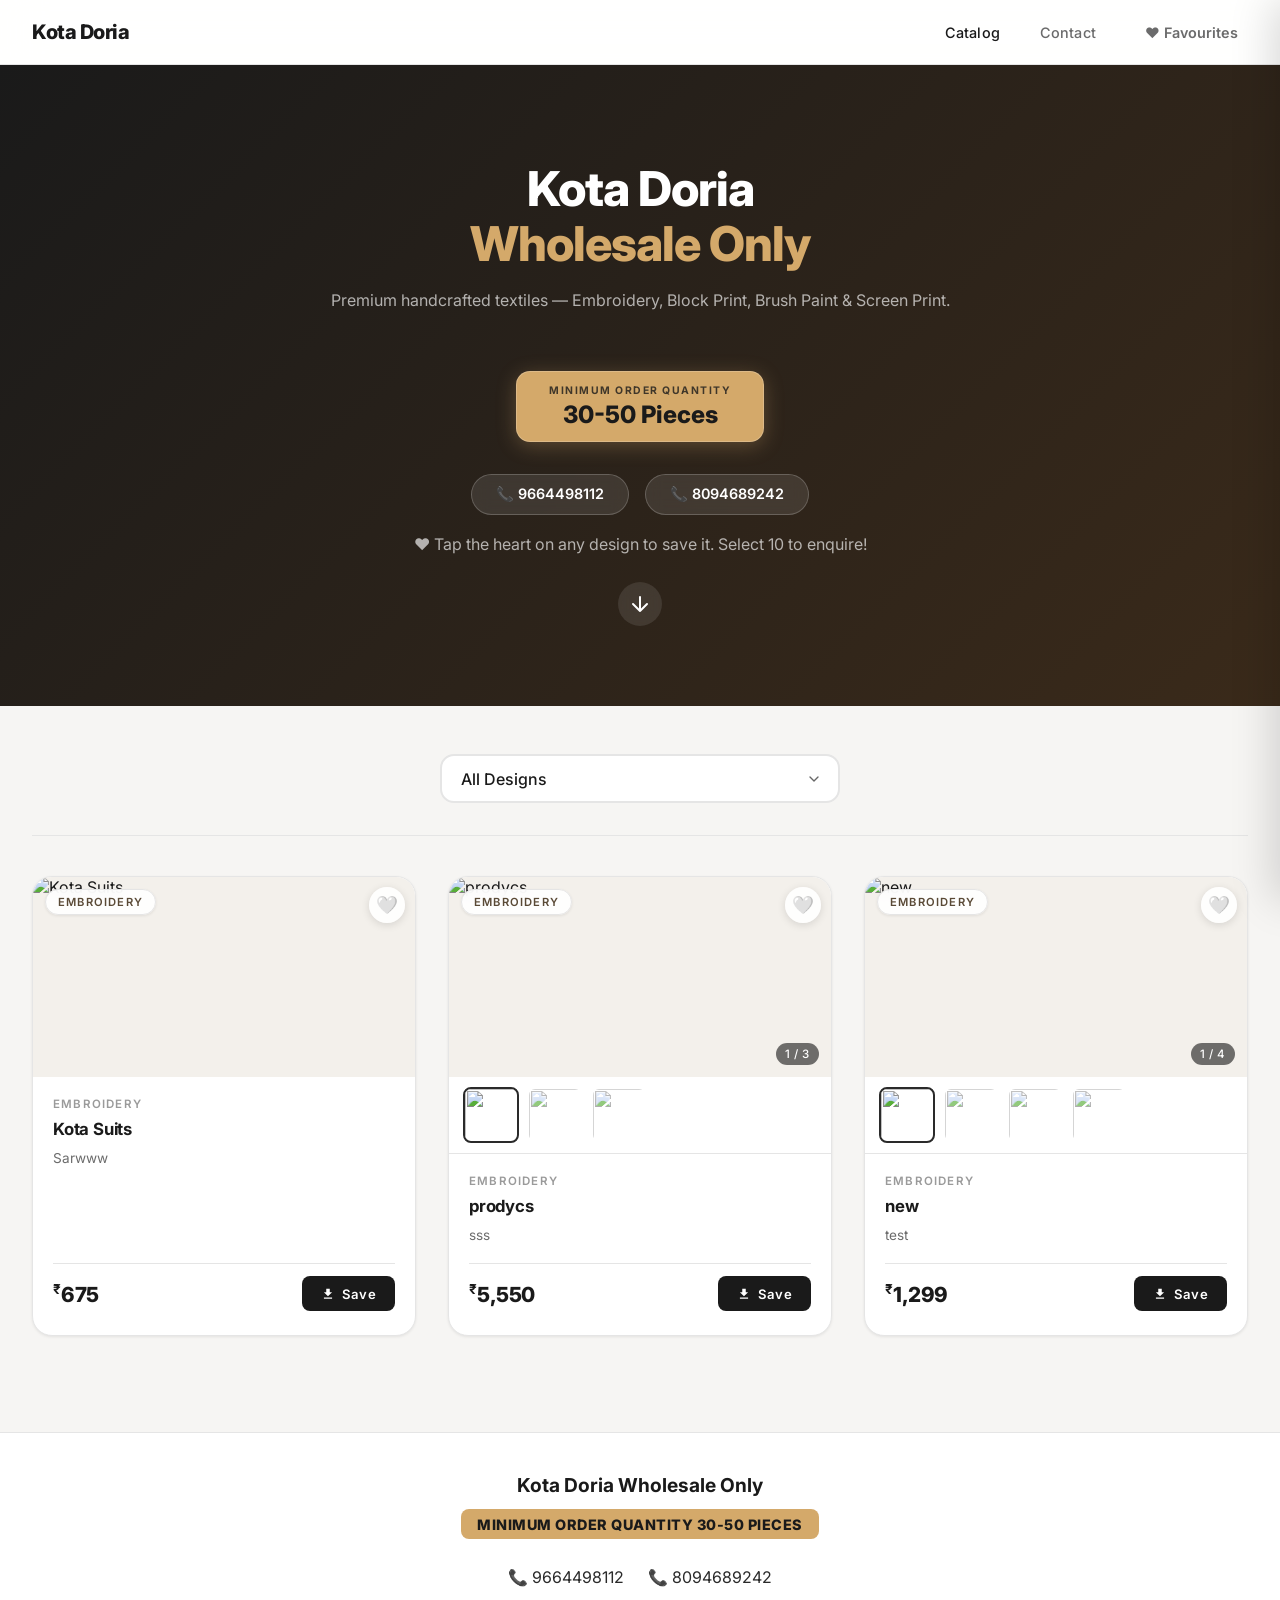
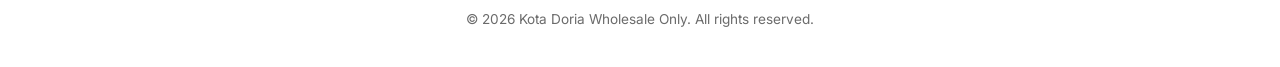
==== index.html @ a58b1681 "Add files via upload" ====
<!DOCTYPE html>
<html lang="en">
<head>
    <meta charset="UTF-8">
    <meta name="viewport" content="width=device-width, initial-scale=1.0">
    <title>Kota Doria Wholesale Only | Product Catalog</title>
    <meta name="description" content="Kota Doria Wholesale Only — Premium textile catalog. Embroidery, Block Print, Brush Paint, Screen Print. Minimum order 30 pieces. Call 9664498112 or 8094689242.">
    <link rel="preconnect" href="https://fonts.googleapis.com">
    <link rel="preconnect" href="https://fonts.gstatic.com" crossorigin>
    <link href="https://fonts.googleapis.com/css2?family=Inter:wght@300;400;500;600;700;800&display=swap" rel="stylesheet">
    <link rel="stylesheet" href="styles.css">
    <style>
        /* ══════ HEART BUTTON ══════ */
        .heart-btn {
            position: absolute;
            top: 10px; right: 10px;
            width: 36px; height: 36px;
            border-radius: 50%;
            background: rgba(255,255,255,0.92);
            border: none;
            cursor: pointer;
            display: flex; align-items: center; justify-content: center;
            font-size: 1.1rem;
            box-shadow: 0 2px 8px rgba(0,0,0,0.12);
            transition: transform 0.2s, background 0.2s;
            z-index: 10;
            line-height: 1;
        }
        .heart-btn:hover { transform: scale(1.15); background: #fff; }
        .heart-btn.faved { background: #fff0f3; }
        .heart-btn .hic { transition: transform 0.3s cubic-bezier(.36,.07,.19,.97); display:block; }
        .heart-btn.faved .hic { animation: heartPop 0.35s ease; }
        @keyframes heartPop {
            0%   { transform: scale(1); }
            40%  { transform: scale(1.45); }
            70%  { transform: scale(0.88); }
            100% { transform: scale(1); }
        }

        /* ══════ FAV COUNTER PILL ══════ */
        .fav-nav-btn {
            position: relative;
            background: none; border: none; cursor: pointer;
            display: flex; align-items: center; gap: 0.35rem;
            font-family: inherit; font-size: 0.9rem; font-weight: 600;
            color: var(--text-secondary); padding: 0.3rem 0.6rem;
            border-radius: 20px; transition: color 0.2s, background 0.2s;
        }
        .fav-nav-btn:hover { color: #e11d48; background: rgba(225,29,72,0.07); }
        .fav-counter {
            background: #e11d48; color: #fff;
            font-size: 0.65rem; font-weight: 800;
            min-width: 18px; height: 18px;
            border-radius: 10px; padding: 0 4px;
            display: none; align-items: center; justify-content: center;
        }
        .fav-counter.visible { display: flex; }

        /* ══════ FAV DRAWER ══════ */
        .fav-overlay {
            display: none; position: fixed; inset: 0;
            background: rgba(0,0,0,0.45); z-index: 900;
            animation: fadeIn 0.2s ease;
        }
        .fav-overlay.open { display: block; }
        .fav-drawer {
            position: fixed; top: 0; right: -420px; bottom: 0;
            width: min(420px, 100vw);
            background: #fff; z-index: 901;
            display: flex; flex-direction: column;
            box-shadow: -8px 0 40px rgba(0,0,0,0.15);
            transition: right 0.35s cubic-bezier(0.22,1,0.36,1);
        }
        .fav-drawer.open { right: 0; }
        .drawer-head {
            padding: 1.25rem 1.5rem;
            border-bottom: 1px solid var(--border);
            display: flex; align-items: center; justify-content: space-between;
            background: #fff; flex-shrink: 0;
        }
        .drawer-head h2 { font-size: 1.1rem; font-weight: 800; display:flex; align-items:center; gap:.5rem; }
        .drawer-close {
            background: none; border: none; font-size: 1.3rem; cursor: pointer;
            color: var(--text-secondary); width: 32px; height: 32px;
            border-radius: 50%; display: grid; place-items: center;
            transition: background 0.2s;
        }
        .drawer-close:hover { background: #f3f3f3; }
        .drawer-body { flex: 1; overflow-y: auto; padding: 1rem 1.25rem; }
        .drawer-empty { text-align: center; padding: 4rem 1rem; color: var(--text-muted); }
        .drawer-empty .de-ico { font-size: 2.5rem; margin-bottom: 0.75rem; opacity: 0.4; }

        /* Fav item row */
        .fav-item {
            display: flex; gap: 0.85rem; align-items: flex-start;
            padding: 0.85rem 0; border-bottom: 1px solid var(--border);
        }
        .fav-item:last-child { border-bottom: none; }
        .fav-thumb {
            width: 64px; height: 64px; border-radius: 8px;
            object-fit: cover; border: 1px solid var(--border); flex-shrink: 0;
        }
        .fav-info { flex: 1; min-width: 0; }
        .fav-name { font-size: 0.88rem; font-weight: 700; line-height: 1.3; margin-bottom: 0.2rem; white-space: nowrap; overflow: hidden; text-overflow: ellipsis; }
        .fav-cat  { font-size: 0.72rem; color: var(--text-muted); text-transform: uppercase; letter-spacing: 0.8px; margin-bottom: 0.15rem; }
        .fav-price { font-size: 0.9rem; font-weight: 800; color: var(--text-primary); }
        .fav-remove {
            background: none; border: none; font-size: 1rem; cursor: pointer;
            color: var(--text-muted); padding: 0.25rem;
            transition: color 0.2s; flex-shrink: 0;
        }
        .fav-remove:hover { color: #e11d48; }

        /* Progress bar inside drawer */
        .fav-progress-wrap {
            padding: 1rem 1.25rem;
            border-top: 1px solid var(--border);
            background: #fafafa; flex-shrink: 0;
        }
        .fav-prog-label {
            display: flex; justify-content: space-between;
            font-size: 0.8rem; color: var(--text-secondary); margin-bottom: 0.5rem; font-weight: 600;
        }
        .fav-prog-bg { height: 6px; background: #eee; border-radius: 6px; overflow: hidden; }
        .fav-prog-fill { height: 100%; border-radius: 6px; background: linear-gradient(90deg,#e11d48,#f43f5e); transition: width 0.4s; }

        .drawer-foot {
            padding: 1rem 1.25rem;
            border-top: 1px solid var(--border);
            background: #fff; flex-shrink: 0;
            display: flex; flex-direction: column; gap: 0.65rem;
        }
        .btn-order {
            width: 100%; padding: 0.9rem;
            background: #1a1a1a; color: #fff;
            border: none; border-radius: 10px;
            font-family: inherit; font-size: 0.95rem; font-weight: 700;
            cursor: pointer; transition: background 0.2s, transform 0.15s;
            display: flex; align-items: center; justify-content: center; gap: 0.5rem;
        }
        .btn-order:hover:not(:disabled) { background: #333; transform: translateY(-1px); }
        .btn-order:disabled { opacity: 0.4; cursor: not-allowed; transform: none; }
        .btn-clear {
            width: 100%; padding: 0.6rem;
            background: none; border: 1px solid var(--border);
            border-radius: 10px; font-family: inherit; font-size: 0.85rem;
            font-weight: 600; color: var(--text-secondary); cursor: pointer;
            transition: all 0.2s;
        }
        .btn-clear:hover { border-color: #e11d48; color: #e11d48; background: rgba(225,29,72,0.04); }

        /* ══════ ORDER MODAL ══════ */
        .order-overlay {
            display: none; position: fixed; inset: 0;
            background: rgba(0,0,0,0.55); z-index: 1100;
            align-items: center; justify-content: center;
            backdrop-filter: blur(6px); padding: 1rem;
        }
        .order-overlay.open { display: flex; animation: fadeIn 0.2s ease; }
        .order-modal {
            background: #fff; border-radius: 20px;
            width: 100%; max-width: 480px;
            padding: 2rem; box-shadow: 0 20px 60px rgba(0,0,0,0.2);
            animation: slideUp 0.3s ease;
        }
        @keyframes slideUp { from{transform:translateY(20px);opacity:0} to{transform:translateY(0);opacity:1} }
        .order-modal h2 { font-size: 1.4rem; font-weight: 800; margin-bottom: 0.5rem; }
        .order-modal p.sub { color: var(--text-secondary); font-size: 0.88rem; margin-bottom: 1.5rem; }
        .om-summary {
            background: #f8f7f5; border-radius: 12px; padding: 1rem;
            margin-bottom: 1.5rem; max-height: 160px; overflow-y: auto;
        }
        .om-summary-item { font-size: 0.82rem; color: var(--text-secondary); padding: 0.2rem 0; display:flex; gap:.4rem; align-items:center; }
        .om-summary-item::before { content:'•'; color:#d4a96a; font-weight:800; }
        .om-field { margin-bottom: 1rem; }
        .om-field label { display: block; font-size:0.8rem; font-weight:600; color:var(--text-secondary); margin-bottom: 0.4rem; }
        .om-field input {
            width: 100%; padding: 0.8rem 1rem;
            border: 2px solid var(--border); border-radius: 10px;
            font-family: inherit; font-size: 0.95rem;
            transition: border-color 0.2s;
        }
        .om-field input:focus { outline: none; border-color: #1a1a1a; }
        .om-actions { display: flex; gap: 0.75rem; margin-top: 1.5rem; }
        .om-submit {
            flex: 1; padding: 0.9rem;
            background: #1a1a1a; color: #fff;
            border: none; border-radius: 10px;
            font-family: inherit; font-size: 0.95rem; font-weight: 700;
            cursor: pointer; transition: background 0.2s;
        }
        .om-submit:hover { background: #333; }
        .om-cancel {
            padding: 0.9rem 1.25rem;
            background: none; border: 2px solid var(--border);
            border-radius: 10px; font-family: inherit;
            font-size: 0.95rem; font-weight: 600;
            color: var(--text-secondary); cursor: pointer; transition: all 0.2s;
        }
        .om-cancel:hover { border-color: #999; }

        /* ══════ SUCCESS TOAST ══════ */
        .success-toast {
            display: none; position: fixed; bottom: 2rem; left: 50%;
            transform: translateX(-50%);
            background: #1a1a1a; color: #fff;
            padding: 0.85rem 1.5rem; border-radius: 12px;
            font-size: 0.9rem; font-weight: 600;
            box-shadow: 0 8px 28px rgba(0,0,0,0.25); z-index: 2000;
            animation: slideUp 0.3s ease;
            white-space: nowrap;
        }
        .success-toast.show { display: block; }

        /* ══════ PHOTO PICKER MODAL ══════ */
        .pp-overlay {
            display:none; position:fixed; inset:0; z-index:1500;
            background:rgba(0,0,0,0.55); backdrop-filter:blur(6px);
            align-items:flex-end; justify-content:center;
        }
        .pp-overlay.open { display:flex; animation:fadeIn 0.2s ease; }
        @keyframes fadeIn { from{opacity:0} to{opacity:1} }

        .pp-modal {
            width:100%; max-width:520px;
            background:#fff; border-radius:24px 24px 0 0;
            padding:1.5rem 1.5rem 2rem;
            display:flex; flex-direction:column; max-height:82vh;
            animation:ppUp 0.3s cubic-bezier(0.22,1,0.36,1);
        }
        @keyframes ppUp { from{transform:translateY(100%)} to{transform:translateY(0)} }

        .pp-head { display:flex; align-items:flex-start; justify-content:space-between; margin-bottom:0.75rem; }
        .pp-head-text h3 { font-size:1.05rem; font-weight:800; margin:0 0 0.15rem; }
        .pp-head-text p  { font-size:0.8rem; color:var(--text-secondary); margin:0; }
        .pp-close { background:none; border:none; font-size:1.2rem; cursor:pointer; color:var(--text-muted); width:30px; height:30px; border-radius:50%; display:grid; place-items:center; transition:background 0.2s; }
        .pp-close:hover { background:#f3f3f3; }

        .pp-name {
            font-size:0.82rem; font-weight:600;
            background:#f8f7f5; border-radius:9px;
            padding:0.5rem 0.85rem; margin-bottom:1rem;
            color:var(--text-secondary); border-left:3px solid var(--accent);
        }

        .pp-grid-wrap { overflow-y:auto; flex:1; padding-right:2px; }
        .pp-grid { display:grid; grid-template-columns:repeat(3,1fr); gap:0.65rem; }

        .pp-thumb {
            position:relative; border-radius:12px; overflow:hidden;
            aspect-ratio:1; cursor:pointer;
            border:2.5px solid transparent;
            transition:border-color 0.2s, transform 0.15s;
            background:#f3f3f3;
        }
        .pp-thumb:hover { transform:scale(1.03); border-color:rgba(0,0,0,0.15); }
        .pp-thumb.selected { border-color:#22c55e; }
        .pp-thumb img { width:100%; height:100%; object-fit:cover; display:block; }
        .pp-check-ico {
            position:absolute; inset:0;
            background:rgba(34,197,94,0.3);
            display:none; align-items:center; justify-content:center;
            font-size:2rem; color:#fff; font-weight:800;
            text-shadow:0 2px 4px rgba(0,0,0,0.3);
        }
        .pp-thumb.selected .pp-check-ico { display:flex; }
        .pp-num {
            position:absolute; bottom:4px; left:5px;
            font-size:0.6rem; font-weight:700;
            background:rgba(0,0,0,0.52); color:#fff;
            border-radius:5px; padding:2px 5px;
        }

        .pp-foot { display:flex; gap:0.75rem; margin-top:1.1rem; flex-shrink:0; }
        .pp-cancel {
            padding:0.8rem 1.2rem; background:none;
            border:2px solid #e5e5e5; border-radius:12px;
            font-family:inherit; font-size:0.9rem; font-weight:600;
            color:#666; cursor:pointer; transition:border-color 0.2s;
        }
        .pp-cancel:hover { border-color:#aaa; }
        .pp-add-btn {
            flex:1; padding:0.85rem;
            background:#1a1a1a; color:#fff;
            border:none; border-radius:12px;
            font-family:inherit; font-size:0.95rem; font-weight:700;
            cursor:pointer; transition:background 0.2s, transform 0.15s;
        }
        .pp-add-btn:hover:not(:disabled) { background:#333; transform:translateY(-1px); }
        .pp-add-btn:disabled { opacity:0.35; cursor:not-allowed; transform:none; }
    </style>
</head>
<body>

    <nav class="glass-nav">
        <div class="nav-container">
            <h1 class="logo">Kota Doria</h1>
            <ul class="nav-links">
                <li><a href="index.html" class="active">Catalog</a></li>
                <li><a href="#contact">Contact</a></li>
                <li>
                    <button class="fav-nav-btn" id="fav-nav-btn" title="My Favourites">
                        ❤️ Favourites
                        <span class="fav-counter" id="fav-counter">0</span>
                    </button>
                </li>
            </ul>
        </div>
    </nav>

    <header class="hero">
        <div class="hero-content">
            <h2 class="hero-title">Kota Doria <span>Wholesale Only</span></h2>
            <p class="hero-subtitle">Premium handcrafted textiles — Embroidery, Block Print, Brush Paint &amp; Screen Print.</p>
            <div class="moq-badge">
                <span class="moq-label">Minimum Order Quantity</span>
                <span class="moq-value">30-50 Pieces</span>
            </div>
            <div class="contact-strip">
                <a href="tel:9664498112" class="contact-btn">📞 9664498112</a>
                <a href="tel:8094689242" class="contact-btn">📞 8094689242</a>
                <p class="hero-subtitle" style="width:100%;margin-bottom:0;">❤️ Tap the heart on any design to save it. Select 10 to enquire!</p>
            </div>
            <a href="#product-grid" class="scroll-down-arrow" aria-label="Scroll to first design">
                <svg xmlns="http://www.w3.org/2000/svg" viewBox="0 0 24 24" width="24" height="24"><path fill="none" stroke="currentColor" stroke-linecap="round" stroke-linejoin="round" stroke-width="2" d="M12 5v14M19 12l-7 7-7-7"/></svg>
            </a>
        </div>
    </header>

    <main class="catalog-section">
        <div class="filters">
            <select id="category-filter" class="category-dropdown">
                <option value="all">All Designs</option>
            </select>
        </div>
        <div id="product-grid" class="product-grid"></div>
    </main>

    <footer class="glass-footer" id="contact">
        <div class="footer-contact">
            <h3 style="margin-bottom:0.75rem;font-size:1.2rem;">Kota Doria Wholesale Only</h3>
            <div class="footer-moq">Minimum Order Quantity 30-50 pieces</div>
            <div style="display:flex;gap:1.5rem;justify-content:center;flex-wrap:wrap;margin-top:0.75rem;">
                <a href="tel:9664498112" style="color:var(--accent);text-decoration:none;font-size:1rem;">📞 9664498112</a>
                <a href="tel:8094689242" style="color:var(--accent);text-decoration:none;font-size:1rem;">📞 8094689242</a>
            </div>
        </div>
        <p style="margin-top:1.5rem;color:var(--text-secondary);font-size:0.85rem;">© 2026 Kota Doria Wholesale Only. All rights reserved.</p>
    </footer>

    <!-- ══════ PHOTO PICKER MODAL ══════ -->
    <div class="pp-overlay" id="pp-overlay">
        <div class="pp-modal">
            <div class="pp-head">
                <div class="pp-head-text">
                    <h3>📸 Pick a Photo</h3>
                    <p>Choose which color / variant you want</p>
                </div>
                <button class="pp-close" id="pp-close">✕</button>
            </div>
            <div class="pp-name" id="pp-name"></div>
            <div class="pp-grid-wrap">
                <div class="pp-grid" id="pp-grid"></div>
            </div>
            <div class="pp-foot">
                <button class="pp-cancel" id="pp-cancel">Cancel</button>
                <button class="pp-add-btn" id="pp-add-btn" disabled>❤️ Add to Favourites</button>
            </div>
        </div>
    </div>

    <!-- ══════ FAVOURITES DRAWER ══════ -->
    <div class="fav-overlay" id="fav-overlay"></div>
    <div class="fav-drawer" id="fav-drawer">
        <div class="drawer-head">
            <h2>❤️ My Favourites <span id="drawer-count" style="background:#f3f4f6;color:#6b6b6b;font-size:0.75rem;padding:0.2rem 0.6rem;border-radius:20px;font-weight:700;"></span></h2>
            <button class="drawer-close" id="drawer-close">✕</button>
        </div>
        <div class="drawer-body" id="drawer-body">
            <div class="drawer-empty">
                <div class="de-ico">💔</div>
                <p>No favourites yet.<br>Tap the ❤️ on any design!</p>
            </div>
        </div>
        <div class="fav-progress-wrap" id="fav-progress-wrap">
            <div class="fav-prog-label">
                <span id="prog-text">Select <b>10</b> designs to enquire</span>
                <span id="prog-count">0 / 10</span>
            </div>
            <div class="fav-prog-bg">
                <div class="fav-prog-fill" id="fav-prog-fill" style="width:0%"></div>
            </div>
        </div>
        <div class="drawer-foot">
            <button class="btn-order" id="btn-place-order" disabled>📋 Send Enquiry (select 10 designs)</button>
            <button class="btn-clear" id="btn-clear-favs">Clear all</button>
        </div>
    </div>

    <!-- ══════ ORDER MODAL ══════ -->
    <div class="order-overlay" id="order-overlay">
        <div class="order-modal">
            <h2>📋 Send Enquiry</h2>
            <p class="sub">Your selected designs will be sent to us. We'll contact you shortly.</p>
            <div class="om-summary" id="om-summary"></div>
            <div class="om-field">
                <label for="om-name">Your Name *</label>
                <input id="om-name" type="text" placeholder="e.g. Rahul Sharma">
            </div>
            <div class="om-field">
                <label for="om-phone">WhatsApp / Phone Number *</label>
                <input id="om-phone" type="tel" placeholder="e.g. 98XXXXXXXX">
            </div>
            <div class="om-actions">
                <button class="om-cancel" id="om-cancel">Cancel</button>
                <button class="om-submit" id="om-submit">✅ Submit Enquiry</button>
            </div>
        </div>
    </div>

    <!-- ══════ SUCCESS TOAST ══════ -->
    <div class="success-toast" id="success-toast">✅ Enquiry submitted! We'll contact you on WhatsApp.</div>

    <script src="app.js"></script>
</body>
</html>
---- styles.css ----
/* ─── Google Fonts ─── */
@import url('https://fonts.googleapis.com/css2?family=Inter:wght@300;400;500;600;700;800&display=swap');

:root {
    --bg: #f6f5f3;
    --surface: #ffffff;
    --border: #e5e5e5;
    --border-dark: #d1d1d1;
    --text-primary: #1a1a1a;
    --text-secondary: #6b6b6b;
    --text-muted: #9a9a9a;
    --accent: #2a2a2a;
    --accent-hover: #111111;
    --badge-bg: #f0ede8;
    --badge-text: #5a4a36;
    --price-color: #1a1a1a;
    --cta-bg: #1a1a1a;
    --cta-text: #ffffff;
    --cta-hover: #333;
    --shadow-sm: 0 1px 3px rgba(0, 0, 0, 0.08);
    --shadow-md: 0 4px 16px rgba(0, 0, 0, 0.10);
    --shadow-lg: 0 12px 40px rgba(0, 0, 0, 0.14);
    --radius-sm: 8px;
    --radius-md: 14px;
    --radius-lg: 20px;
}

* {
    margin: 0;
    padding: 0;
    box-sizing: border-box;
}

html {
    scroll-behavior: smooth;
}

body {
    font-family: 'Inter', 'Outfit', sans-serif;
    background-color: var(--bg);
    color: var(--text-primary);
    min-height: 100vh;
    overflow-x: hidden;
}

/* ─── Navigation ─── */
.glass-nav {
    position: sticky;
    top: 0;
    z-index: 100;
    background: rgba(255, 255, 255, 0.92);
    backdrop-filter: blur(20px);
    -webkit-backdrop-filter: blur(20px);
    border-bottom: 1px solid var(--border);
    padding: 0;
}

.nav-container {
    max-width: 1280px;
    margin: 0 auto;
    padding: 0 2rem;
    display: flex;
    justify-content: space-between;
    align-items: center;
    height: 64px;
}

.logo {
    font-size: 1.25rem;
    font-weight: 800;
    letter-spacing: -0.5px;
    color: var(--text-primary);
    background: none;
    -webkit-background-clip: unset;
    background-clip: unset;
    -webkit-text-fill-color: unset;
}

.nav-links {
    list-style: none;
    display: flex;
    gap: 2.5rem;
    align-items: center;
}

.nav-links a {
    color: var(--text-secondary);
    text-decoration: none;
    font-size: 0.9rem;
    font-weight: 500;
    transition: color 0.2s;
    letter-spacing: 0.01em;
}

.nav-links a:hover,
.nav-links a.active {
    color: var(--text-primary);
}

/* ─── Hero / Banner ─── */
.hero {
    background: #1a1a1a;
    background: linear-gradient(135deg, #1a1a1a 0%, #3a2a1a 100%);
    padding: 6rem 2rem 5rem;
    text-align: center;
    min-height: 400px;
    display: flex;
    align-items: center;
    justify-content: center;
}

.hero-content {
    max-width: 680px;
    margin: 0 auto;
}

.hero-title {
    font-size: 3rem;
    font-weight: 800;
    line-height: 1.15;
    margin-bottom: 1rem;
    color: #fff;
    letter-spacing: -1px;
}

.hero-title span {
    color: #d4a96a;
    display: block;
}

.hero-subtitle {
    font-size: 1rem;
    color: rgba(255, 255, 255, 0.65);
    line-height: 1.7;
    margin-bottom: 2rem;
}

.contact-strip {
    display: flex;
    gap: 1rem;
    justify-content: center;
    flex-wrap: wrap;
    margin-top: 2rem;
}

.contact-btn {
    display: inline-flex;
    align-items: center;
    gap: 0.5rem;
    background: rgba(255, 255, 255, 0.1);
    border: 1px solid rgba(255, 255, 255, 0.2);
    color: #fff;
    padding: 0.65rem 1.5rem;
    border-radius: 30px;
    font-family: inherit;
    font-size: 0.9rem;
    font-weight: 600;
    text-decoration: none;
    transition: all 0.25s ease;
    backdrop-filter: blur(8px);
}

.contact-btn:hover {
    background: rgba(255, 255, 255, 0.2);
    transform: translateY(-2px);
}

/* ─── Scroll Down Arrow ─── */
.scroll-down-arrow {
    display: inline-flex;
    justify-content: center;
    align-items: center;
    margin-top: 1.5rem;
    color: #fff;
    width: 44px;
    height: 44px;
    border-radius: 50%;
    background: rgba(255, 255, 255, 0.1);
    backdrop-filter: blur(8px);
    transition: all 0.3s ease;
    animation: bounce 2s infinite;
}

.scroll-down-arrow:hover {
    background: rgba(255, 255, 255, 0.2);
    color: #d4a96a;
}

@keyframes bounce {
    0%, 20%, 50%, 80%, 100% { transform: translateY(0); }
    40% { transform: translateY(10px); }
    60% { transform: translateY(5px); }
}

/* ─── Catalog Section ─── */
.catalog-section {
    max-width: 1280px;
    margin: 0 auto;
    padding: 3rem 2rem 6rem;
}

/* ─── MOQ Badge ─── */
.moq-badge {
    display: inline-flex;
    flex-direction: column;
    align-items: center;
    background: #d4a96a;
    color: #1a1a1a;
    padding: 0.75rem 2rem;
    border-radius: var(--radius-md);
    margin-top: 1.5rem;
    box-shadow: 0 4px 20px rgba(212, 169, 106, 0.3);
    border: 1px solid rgba(255, 255, 255, 0.2);
}

.moq-label {
    font-size: 0.65rem;
    font-weight: 700;
    text-transform: uppercase;
    letter-spacing: 1.5px;
    opacity: 0.8;
}

.moq-value {
    font-size: 1.5rem;
    font-weight: 800;
    color: #1a1a1a;
    display: block;
    margin-top: 0.2rem;
}

/* ─── Footer MOQ Logic ─── */
.footer-moq {
    margin-bottom: 1rem;
    display: inline-block;
    background: #d4a96a;
    color: #1a1a1a;
    padding: 0.4rem 1rem;
    border-radius: 8px;
    font-weight: 800;
    font-size: 0.9rem;
    text-transform: uppercase;
    letter-spacing: 0.5px;
}

/* ─── Filters (Dropdown for modern look) ─── */
.filters {
    margin-bottom: 2.5rem;
    border-bottom: 1px solid var(--border);
    padding-bottom: 2rem;
    display: flex;
    justify-content: center;
}

.category-dropdown {
    width: 100%;
    max-width: 400px;
    padding: 0.8rem 1.2rem;
    font-family: inherit;
    font-size: 1rem;
    font-weight: 500;
    color: var(--text-primary);
    background: var(--surface);
    border: 2px solid var(--border);
    border-radius: var(--radius-md);
    cursor: pointer;
    transition: all 0.2s ease;
    appearance: none;
    background-image: url("data:image/svg+xml,%3Csvg xmlns='http://www.w3.org/2000/svg' width='24' height='24' viewBox='0 0 24 24' fill='none' stroke='%23666' stroke-width='2' stroke-linecap='round' stroke-linejoin='round'%3E%3Cpolyline points='6 9 12 15 18 9'%3E%3C/polyline%3E%3C/svg%3E");
    background-repeat: no-repeat;
    background-position: right 1rem center;
    background-size: 1rem;
}

.category-dropdown:hover,
.category-dropdown:focus {
    border-color: var(--accent);
    outline: none;
    box-shadow: var(--shadow-sm);
}

/* ─── Product Grid ─── */
.product-grid {
    display: grid;
    grid-template-columns: repeat(auto-fill, minmax(300px, 1fr));
    gap: 2rem;
    scroll-margin-top: 90px;
}

/* ─── Product Card — Shopify Style ─── */
.product-card {
    background: var(--surface);
    border-radius: var(--radius-lg);
    overflow: hidden;
    box-shadow: var(--shadow-sm);
    border: 1px solid var(--border);
    transition: box-shadow 0.3s ease, transform 0.3s ease;
    display: flex;
    flex-direction: column;
}

.product-card:hover {
    box-shadow: var(--shadow-lg);
    transform: translateY(-4px);
}

/* ─── Main Image Area ─── */
.card-img-wrapper {
    width: 100%;
    /* Remove fixed height to allow original proportions */
    height: auto;
    min-height: 200px;
    overflow: hidden;
    position: relative;
    background: #f3f0eb;
    cursor: zoom-in;
}

.card-img-wrapper:hover .main-img {
    transform: scale(1.02);
}

.main-img {
    width: 100%;
    height: auto;
    display: block;
    transition: transform 0.5s ease;
    /* Ensure image fills the width while maintaining ratio */
}

/* ─── Thumbnail Strip ─── */
.thumbnail-strip {
    display: flex;
    gap: 8px;
    padding: 10px 14px;
    background: var(--surface);
    border-bottom: 1px solid var(--border);
    overflow-x: auto;
    scrollbar-width: none;
    -ms-overflow-style: none;
}

.thumbnail-strip::-webkit-scrollbar {
    display: none;
}

.thumb-img {
    width: 56px;
    height: 56px;
    object-fit: cover;
    border-radius: var(--radius-sm);
    cursor: pointer;
    border: 2px solid transparent;
    flex-shrink: 0;
    transition: border-color 0.2s, opacity 0.2s;
    opacity: 0.65;
}

.thumb-img:hover {
    opacity: 1;
}

.thumb-img.active {
    border-color: var(--accent);
    opacity: 1;
}

/* ─── Category Badge (top-left) ─── */
.card-category-badge {
    position: absolute;
    top: 12px;
    left: 12px;
    background: rgba(255, 255, 255, 0.9);
    backdrop-filter: blur(6px);
    color: var(--badge-text);
    padding: 0.3rem 0.75rem;
    border-radius: 20px;
    font-size: 0.7rem;
    font-weight: 600;
    text-transform: uppercase;
    letter-spacing: 1.2px;
    border: 1px solid var(--border);
    box-shadow: var(--shadow-sm);
}

/* ─── Image Count Badge (bottom-right) ─── */
.img-count-badge {
    position: absolute;
    bottom: 12px;
    right: 12px;
    background: rgba(0, 0, 0, 0.55);
    color: #fff;
    padding: 0.25rem 0.6rem;
    border-radius: 20px;
    font-size: 0.72rem;
    font-weight: 500;
    pointer-events: none;
    letter-spacing: 0.04em;
}

/* ─── Card Content ─── */
.card-content {
    padding: 1.25rem 1.25rem 1.5rem;
    display: flex;
    flex-direction: column;
    flex-grow: 1;
}

.card-category-label {
    font-size: 0.72rem;
    font-weight: 600;
    letter-spacing: 1.2px;
    text-transform: uppercase;
    color: var(--text-muted);
    margin-bottom: 0.4rem;
}

.card-title {
    font-size: 1.05rem;
    font-weight: 700;
    line-height: 1.35;
    color: var(--text-primary);
    margin-bottom: 0.5rem;
    letter-spacing: -0.2px;
}

.card-desc {
    color: var(--text-secondary);
    font-size: 0.85rem;
    line-height: 1.6;
    margin-bottom: 1rem;
    flex-grow: 1;
}

/* ─── Price + Actions Row ─── */
.card-footer {
    display: flex;
    align-items: center;
    justify-content: space-between;
    gap: 0.75rem;
    margin-top: auto;
    padding-top: 0.75rem;
    border-top: 1px solid var(--border);
}

.card-price {
    font-size: 1.3rem;
    font-weight: 800;
    color: var(--price-color);
    letter-spacing: -0.5px;
}

.card-price sup {
    font-size: 0.85rem;
    font-weight: 700;
    vertical-align: super;
    letter-spacing: 0;
}

.save-btn {
    display: inline-flex;
    align-items: center;
    gap: 0.4rem;
    background: var(--cta-bg);
    border: none;
    color: var(--cta-text);
    padding: 0.6rem 1.2rem;
    border-radius: var(--radius-sm);
    font-family: inherit;
    font-size: 0.82rem;
    font-weight: 600;
    cursor: pointer;
    text-decoration: none;
    transition: background 0.2s ease, transform 0.15s ease;
    letter-spacing: 0.02em;
    white-space: nowrap;
}

.save-btn:hover {
    background: var(--cta-hover);
    transform: translateY(-1px);
}

.save-btn svg {
    width: 14px;
    height: 14px;
    fill: currentColor;
    flex-shrink: 0;
}

/* ─── Blob BG (hidden in new design) ─── */
.blob-bg {
    display: none;
}

/* ─── Footer ─── */
.glass-footer {
    text-align: center;
    padding: 2.5rem 2rem;
    border-top: 1px solid var(--border);
    background: var(--surface);
    color: var(--text-secondary);
    font-size: 0.88rem;
}

.footer-contact h3 {
    color: var(--text-primary);
}

.footer-contact a {
    color: var(--accent);
}

/* ─── Slide Arrows ─── */
.slide-arrow {
    position: absolute;
    top: 50%;
    transform: translateY(-50%);
    background: rgba(255, 255, 255, 0.85);
    border: none;
    width: 32px;
    height: 32px;
    border-radius: 50%;
    display: flex;
    align-items: center;
    justify-content: center;
    cursor: pointer;
    box-shadow: 0 2px 8px rgba(0, 0, 0, 0.15);
    opacity: 0;
    transition: opacity 0.2s, background 0.2s, transform 0.2s;
    color: var(--text-primary);
    z-index: 10;
}

.card-img-wrapper:hover .slide-arrow {
    opacity: 1;
}

.slide-arrow svg {
    width: 18px;
    height: 18px;
}

.slide-arrow:hover {
    background: #fff;
    transform: translateY(-50%) scale(1.1);
}

.prev-arrow {
    left: 8px;
}

.next-arrow {
    right: 8px;
}

/* Lightbox Arrows */
.lightbox-arrow {
    position: absolute;
    top: 50%;
    transform: translateY(-50%);
    background: rgba(255, 255, 255, 0.15);
    border: 1px solid rgba(255, 255, 255, 0.2);
    color: white;
    width: 48px;
    height: 48px;
    border-radius: 50%;
    display: flex;
    align-items: center;
    justify-content: center;
    cursor: pointer;
    transition: background 0.2s;
    z-index: 10000;
}

.lightbox-arrow:hover {
    background: rgba(255, 255, 255, 0.3);
}

.lightbox-arrow svg {
    width: 28px;
    height: 28px;
}

.lightbox-prev {
    left: 1.5rem;
}

.lightbox-next {
    right: 1.5rem;
}

/* ─── Lightbox ─── */
.lightbox-overlay {
    display: none;
    position: fixed;
    inset: 0;
    background: rgba(0, 0, 0, 0.88);
    z-index: 9999;
    align-items: center;
    justify-content: center;
    animation: fadeIn 0.2s ease;
    cursor: zoom-out;
}

.lightbox-overlay.open {
    display: flex;
}

.lightbox-img {
    max-width: 90vw;
    max-height: 90vh;
    object-fit: contain;
    border-radius: var(--radius-md);
    box-shadow: 0 20px 60px rgba(0, 0, 0, 0.5);
}

.lightbox-close {
    position: absolute;
    top: 1.5rem;
    right: 1.5rem;
    background: rgba(255, 255, 255, 0.15);
    border: 1px solid rgba(255, 255, 255, 0.2);
    color: white;
    width: 40px;
    height: 40px;
    border-radius: 50%;
    display: flex;
    align-items: center;
    justify-content: center;
    cursor: pointer;
    font-size: 1.2rem;
    transition: background 0.2s;
    z-index: 10000;
}

.lightbox-close:hover {
    background: rgba(255, 255, 255, 0.3);
}

@keyframes fadeIn {
    from {
        opacity: 0;
    }

    to {
        opacity: 1;
    }
}

/* ─── Responsive ─── */
@media (max-width: 768px) {
    .slide-arrow {
        opacity: 0.8; /* Always visible on mobile */
    }
    .lightbox-prev { left: 0.5rem; }
    .lightbox-next { right: 0.5rem; }
    .lightbox-arrow { width: 40px; height: 40px; }
    .lightbox-arrow svg { width: 24px; height: 24px; }

    .hero-title {
        font-size: 2.1rem;
    }

    .filters {
        justify-content: center;
    }

    .product-grid {
        grid-template-columns: repeat(auto-fill, minmax(260px, 1fr));
        gap: 1.25rem;
    }

    .card-img-wrapper {
        height: auto;
    }

    .nav-links {
        display: flex;
        gap: 1.2rem;
    }

    .nav-links li:not(:last-child):not(:nth-last-child(2)) {
        display: none;
        /* Hide 'Catalog' and long links on small mobile if needed */
    }

    .nav-links a {
        font-size: 0.8rem;
    }

    .card-footer {
        flex-direction: column;
        align-items: flex-start;
    }

    .save-btn {
        width: 100%;
        justify-content: center;
    }
}

@media (max-width: 480px) {
    .product-grid {
        grid-template-columns: 1fr;
    }

    .card-img-wrapper {
        height: auto;
    }
}

/* ─── Admin panel overrides ─── */
.card-header {
    display: flex;
    justify-content: space-between;
    align-items: flex-start;
    margin-bottom: 0.5rem;
}

/* ─── Entrance Animation ─── */
@keyframes cardIn {
    from {
        opacity: 0;
        transform: translateY(24px);
    }

    to {
        opacity: 1;
        transform: translateY(0);
    }
}

.card-animate {
    animation: cardIn 0.4s ease both;
}

/* ─── Skeleton Loader ─── */
.skeleton {
    background: linear-gradient(90deg, #ececec 25%, #f5f5f5 50%, #ececec 75%);
    background-size: 200% 100%;
    animation: skeleton-loading 1.5s infinite linear;
}

@keyframes skeleton-loading {
    from {
        background-position: 200% 0;
    }

    to {
        background-position: -200% 0;
    }
}

.skeleton-card {
    height: 450px;
    border-radius: var(--radius-lg);
    background: var(--surface);
    border: 1px solid var(--border);
    display: flex;
    flex-direction: column;
}

.skeleton-img {
    height: 260px;
    border-radius: var(--radius-lg) var(--radius-lg) 0 0;
}

.skeleton-text {
    height: 1.2rem;
    margin: 1rem 1.25rem 0.5rem;
    border-radius: 4px;
    width: 60%;
}

.skeleton-desc {
    height: 0.8rem;
    margin: 0 1.25rem;
    border-radius: 4px;
    width: 85%;
}

.skeleton-price {
    height: 2rem;
    margin: auto 1.25rem 1.5rem;
    border-radius: 8px;
    width: 40%;
}
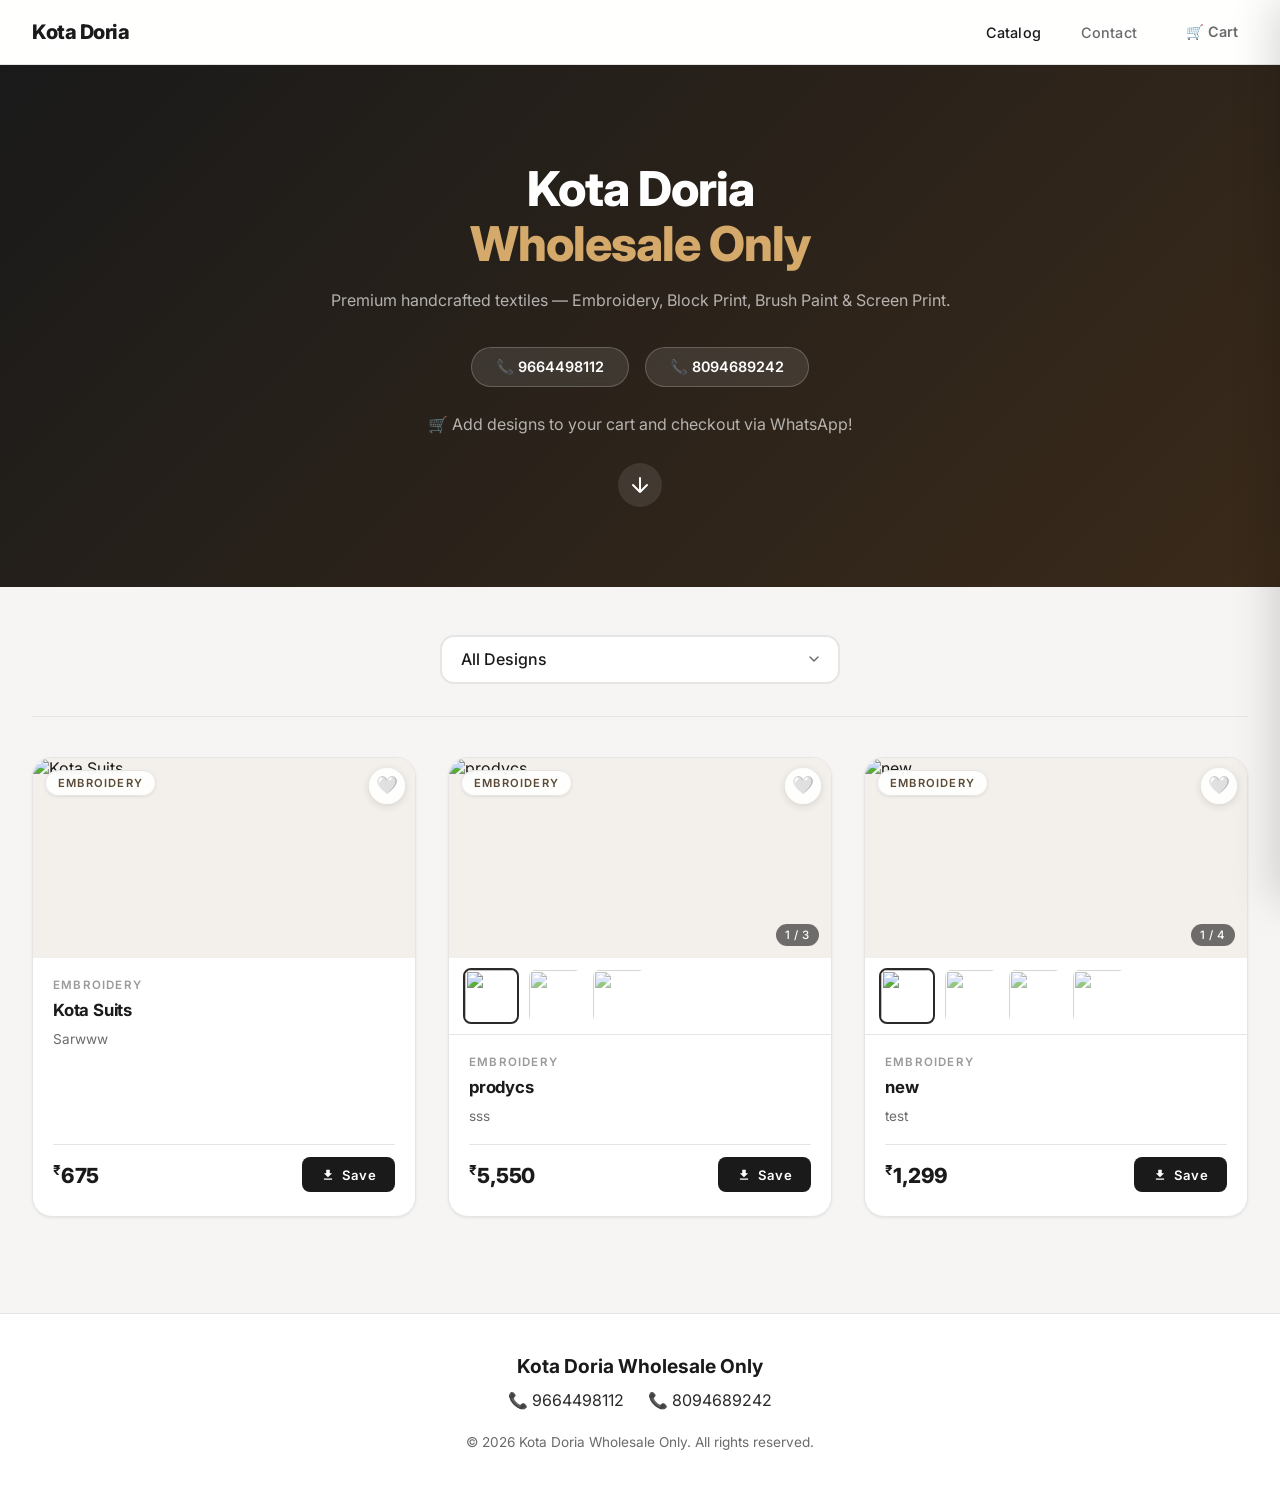
==== commit 443f4412: "Update index.html" ====
--- a/index.html
+++ b/index.html
@@ -299,8 +299,8 @@
                 <li><a href="index.html" class="active">Catalog</a></li>
                 <li><a href="#contact">Contact</a></li>
                 <li>
-                    <button class="fav-nav-btn" id="fav-nav-btn" title="My Favourites">
-                        ❤️ Favourites
+                    <button class="fav-nav-btn" id="fav-nav-btn" title="My Cart">
+                        🛒 Cart
                         <span class="fav-counter" id="fav-counter">0</span>
                     </button>
                 </li>
@@ -312,14 +312,10 @@
         <div class="hero-content">
             <h2 class="hero-title">Kota Doria <span>Wholesale Only</span></h2>
             <p class="hero-subtitle">Premium handcrafted textiles — Embroidery, Block Print, Brush Paint &amp; Screen Print.</p>
-            <div class="moq-badge">
-                <span class="moq-label">Minimum Order Quantity</span>
-                <span class="moq-value">30-50 Pieces</span>
-            </div>
-            <div class="contact-strip">
+            <div class="contact-strip" style="margin-top: 1rem;">
                 <a href="tel:9664498112" class="contact-btn">📞 9664498112</a>
                 <a href="tel:8094689242" class="contact-btn">📞 8094689242</a>
-                <p class="hero-subtitle" style="width:100%;margin-bottom:0;">❤️ Tap the heart on any design to save it. Select 10 to enquire!</p>
+                <p class="hero-subtitle" style="width:100%;margin-bottom:0;margin-top:0.5rem;">🛒 Add designs to your cart and checkout via WhatsApp!</p>
             </div>
             <a href="#product-grid" class="scroll-down-arrow" aria-label="Scroll to first design">
                 <svg xmlns="http://www.w3.org/2000/svg" viewBox="0 0 24 24" width="24" height="24"><path fill="none" stroke="currentColor" stroke-linecap="round" stroke-linejoin="round" stroke-width="2" d="M12 5v14M19 12l-7 7-7-7"/></svg>
@@ -339,7 +335,6 @@
     <footer class="glass-footer" id="contact">
         <div class="footer-contact">
             <h3 style="margin-bottom:0.75rem;font-size:1.2rem;">Kota Doria Wholesale Only</h3>
-            <div class="footer-moq">Minimum Order Quantity 30-50 pieces</div>
             <div style="display:flex;gap:1.5rem;justify-content:center;flex-wrap:wrap;margin-top:0.75rem;">
                 <a href="tel:9664498112" style="color:var(--accent);text-decoration:none;font-size:1rem;">📞 9664498112</a>
                 <a href="tel:8094689242" style="color:var(--accent);text-decoration:none;font-size:1rem;">📞 8094689242</a>
@@ -364,7 +359,7 @@
             </div>
             <div class="pp-foot">
                 <button class="pp-cancel" id="pp-cancel">Cancel</button>
-                <button class="pp-add-btn" id="pp-add-btn" disabled>❤️ Add to Favourites</button>
+                <button class="pp-add-btn" id="pp-add-btn" disabled>🛒 Add to Cart</button>
             </div>
         </div>
     </div>
@@ -373,26 +368,17 @@
     <div class="fav-overlay" id="fav-overlay"></div>
     <div class="fav-drawer" id="fav-drawer">
         <div class="drawer-head">
-            <h2>❤️ My Favourites <span id="drawer-count" style="background:#f3f4f6;color:#6b6b6b;font-size:0.75rem;padding:0.2rem 0.6rem;border-radius:20px;font-weight:700;"></span></h2>
+            <h2>🛒 Shopping Cart <span id="drawer-count" style="background:#f3f4f6;color:#6b6b6b;font-size:0.75rem;padding:0.2rem 0.6rem;border-radius:20px;font-weight:700;"></span></h2>
             <button class="drawer-close" id="drawer-close">✕</button>
         </div>
         <div class="drawer-body" id="drawer-body">
             <div class="drawer-empty">
-                <div class="de-ico">💔</div>
-                <p>No favourites yet.<br>Tap the ❤️ on any design!</p>
-            </div>
-        </div>
-        <div class="fav-progress-wrap" id="fav-progress-wrap">
-            <div class="fav-prog-label">
-                <span id="prog-text">Select <b>10</b> designs to enquire</span>
-                <span id="prog-count">0 / 10</span>
-            </div>
-            <div class="fav-prog-bg">
-                <div class="fav-prog-fill" id="fav-prog-fill" style="width:0%"></div>
+                <div class="de-ico">🛒</div>
+                <p>Your cart is empty.<br>Add some designs!</p>
             </div>
         </div>
         <div class="drawer-foot">
-            <button class="btn-order" id="btn-place-order" disabled>📋 Send Enquiry (select 10 designs)</button>
+            <button class="btn-order" id="btn-place-order" disabled>📋 Checkout</button>
             <button class="btn-clear" id="btn-clear-favs">Clear all</button>
         </div>
     </div>
@@ -400,8 +386,8 @@
     <!-- ══════ ORDER MODAL ══════ -->
     <div class="order-overlay" id="order-overlay">
         <div class="order-modal">
-            <h2>📋 Send Enquiry</h2>
-            <p class="sub">Your selected designs will be sent to us. We'll contact you shortly.</p>
+            <h2>📋 Checkout</h2>
+            <p class="sub">Complete your order details below. You'll be redirected to WhatsApp to confirm.</p>
             <div class="om-summary" id="om-summary"></div>
             <div class="om-field">
                 <label for="om-name">Your Name *</label>
@@ -411,16 +397,20 @@
                 <label for="om-phone">WhatsApp / Phone Number *</label>
                 <input id="om-phone" type="tel" placeholder="e.g. 98XXXXXXXX">
             </div>
+            <div class="om-field">
+                <label for="om-address">Full Delivery Address *</label>
+                <textarea id="om-address" placeholder="e.g. 123 Main St, City, State, PIN" style="width: 100%; padding: 0.8rem 1rem; border: 2px solid var(--border); border-radius: 10px; font-family: inherit; font-size: 0.95rem; transition: border-color 0.2s; resize: vertical; min-height: 80px;"></textarea>
+            </div>
             <div class="om-actions">
                 <button class="om-cancel" id="om-cancel">Cancel</button>
-                <button class="om-submit" id="om-submit">✅ Submit Enquiry</button>
+                <button class="om-submit" id="om-submit">✅ Place Order on WhatsApp</button>
             </div>
         </div>
     </div>
 
     <!-- ══════ SUCCESS TOAST ══════ -->
-    <div class="success-toast" id="success-toast">✅ Enquiry submitted! We'll contact you on WhatsApp.</div>
+    <div class="success-toast" id="success-toast">✅ Redirecting to WhatsApp...</div>
 
     <script src="app.js"></script>
 </body>
-</html>+</html>
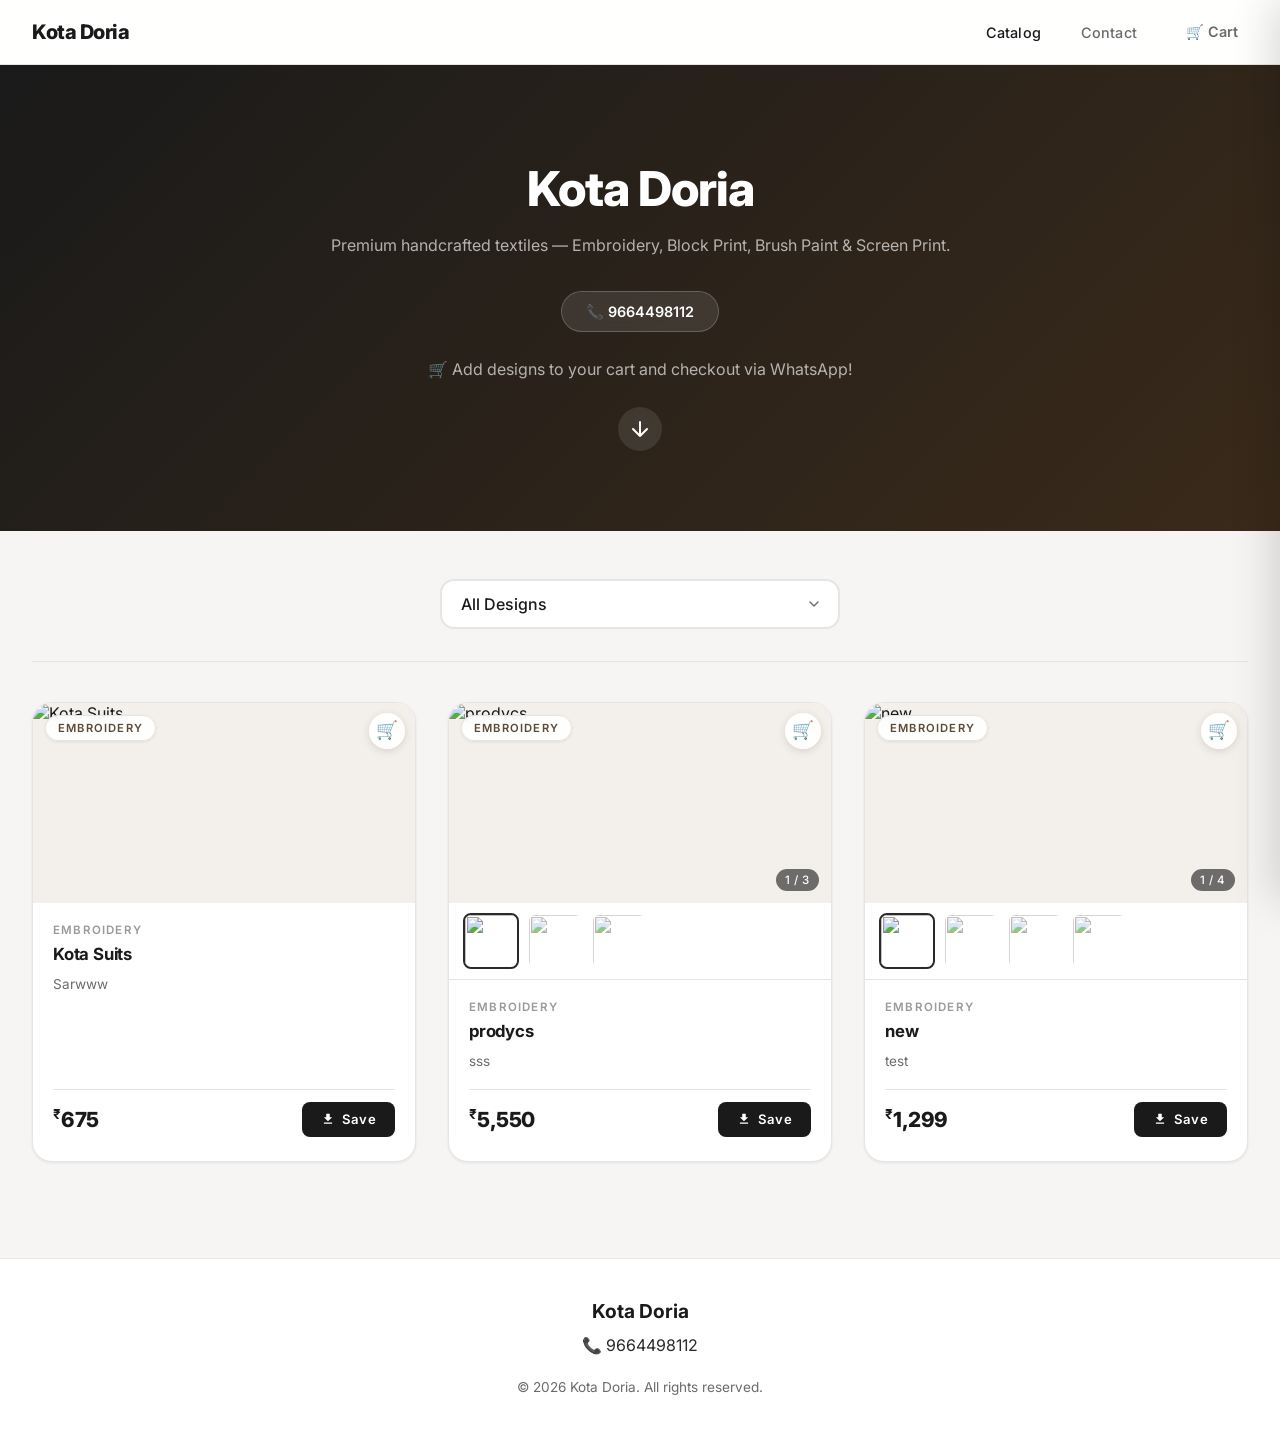
==== commit 5c581753: "Update index.html" ====
--- a/index.html
+++ b/index.html
@@ -3,8 +3,8 @@
 <head>
     <meta charset="UTF-8">
     <meta name="viewport" content="width=device-width, initial-scale=1.0">
-    <title>Kota Doria Wholesale Only | Product Catalog</title>
-    <meta name="description" content="Kota Doria Wholesale Only — Premium textile catalog. Embroidery, Block Print, Brush Paint, Screen Print. Minimum order 30 pieces. Call 9664498112 or 8094689242.">
+    <title>Kota Doria | Product Catalog</title>
+    <meta name="description" content="Kota Doria — Premium textile catalog. Embroidery, Block Print, Brush Paint, Screen Print. Call 9664498112.">
     <link rel="preconnect" href="https://fonts.googleapis.com">
     <link rel="preconnect" href="https://fonts.gstatic.com" crossorigin>
     <link href="https://fonts.googleapis.com/css2?family=Inter:wght@300;400;500;600;700;800&display=swap" rel="stylesheet">
@@ -310,11 +310,10 @@
 
     <header class="hero">
         <div class="hero-content">
-            <h2 class="hero-title">Kota Doria <span>Wholesale Only</span></h2>
+            <h2 class="hero-title">Kota Doria</h2>
             <p class="hero-subtitle">Premium handcrafted textiles — Embroidery, Block Print, Brush Paint &amp; Screen Print.</p>
             <div class="contact-strip" style="margin-top: 1rem;">
                 <a href="tel:9664498112" class="contact-btn">📞 9664498112</a>
-                <a href="tel:8094689242" class="contact-btn">📞 8094689242</a>
                 <p class="hero-subtitle" style="width:100%;margin-bottom:0;margin-top:0.5rem;">🛒 Add designs to your cart and checkout via WhatsApp!</p>
             </div>
             <a href="#product-grid" class="scroll-down-arrow" aria-label="Scroll to first design">
@@ -334,13 +333,12 @@
 
     <footer class="glass-footer" id="contact">
         <div class="footer-contact">
-            <h3 style="margin-bottom:0.75rem;font-size:1.2rem;">Kota Doria Wholesale Only</h3>
+            <h3 style="margin-bottom:0.75rem;font-size:1.2rem;">Kota Doria</h3>
             <div style="display:flex;gap:1.5rem;justify-content:center;flex-wrap:wrap;margin-top:0.75rem;">
                 <a href="tel:9664498112" style="color:var(--accent);text-decoration:none;font-size:1rem;">📞 9664498112</a>
-                <a href="tel:8094689242" style="color:var(--accent);text-decoration:none;font-size:1rem;">📞 8094689242</a>
-            </div>
-        </div>
-        <p style="margin-top:1.5rem;color:var(--text-secondary);font-size:0.85rem;">© 2026 Kota Doria Wholesale Only. All rights reserved.</p>
+            </div>
+        </div>
+        <p style="margin-top:1.5rem;color:var(--text-secondary);font-size:0.85rem;">© 2026 Kota Doria. All rights reserved.</p>
     </footer>
 
     <!-- ══════ PHOTO PICKER MODAL ══════ -->
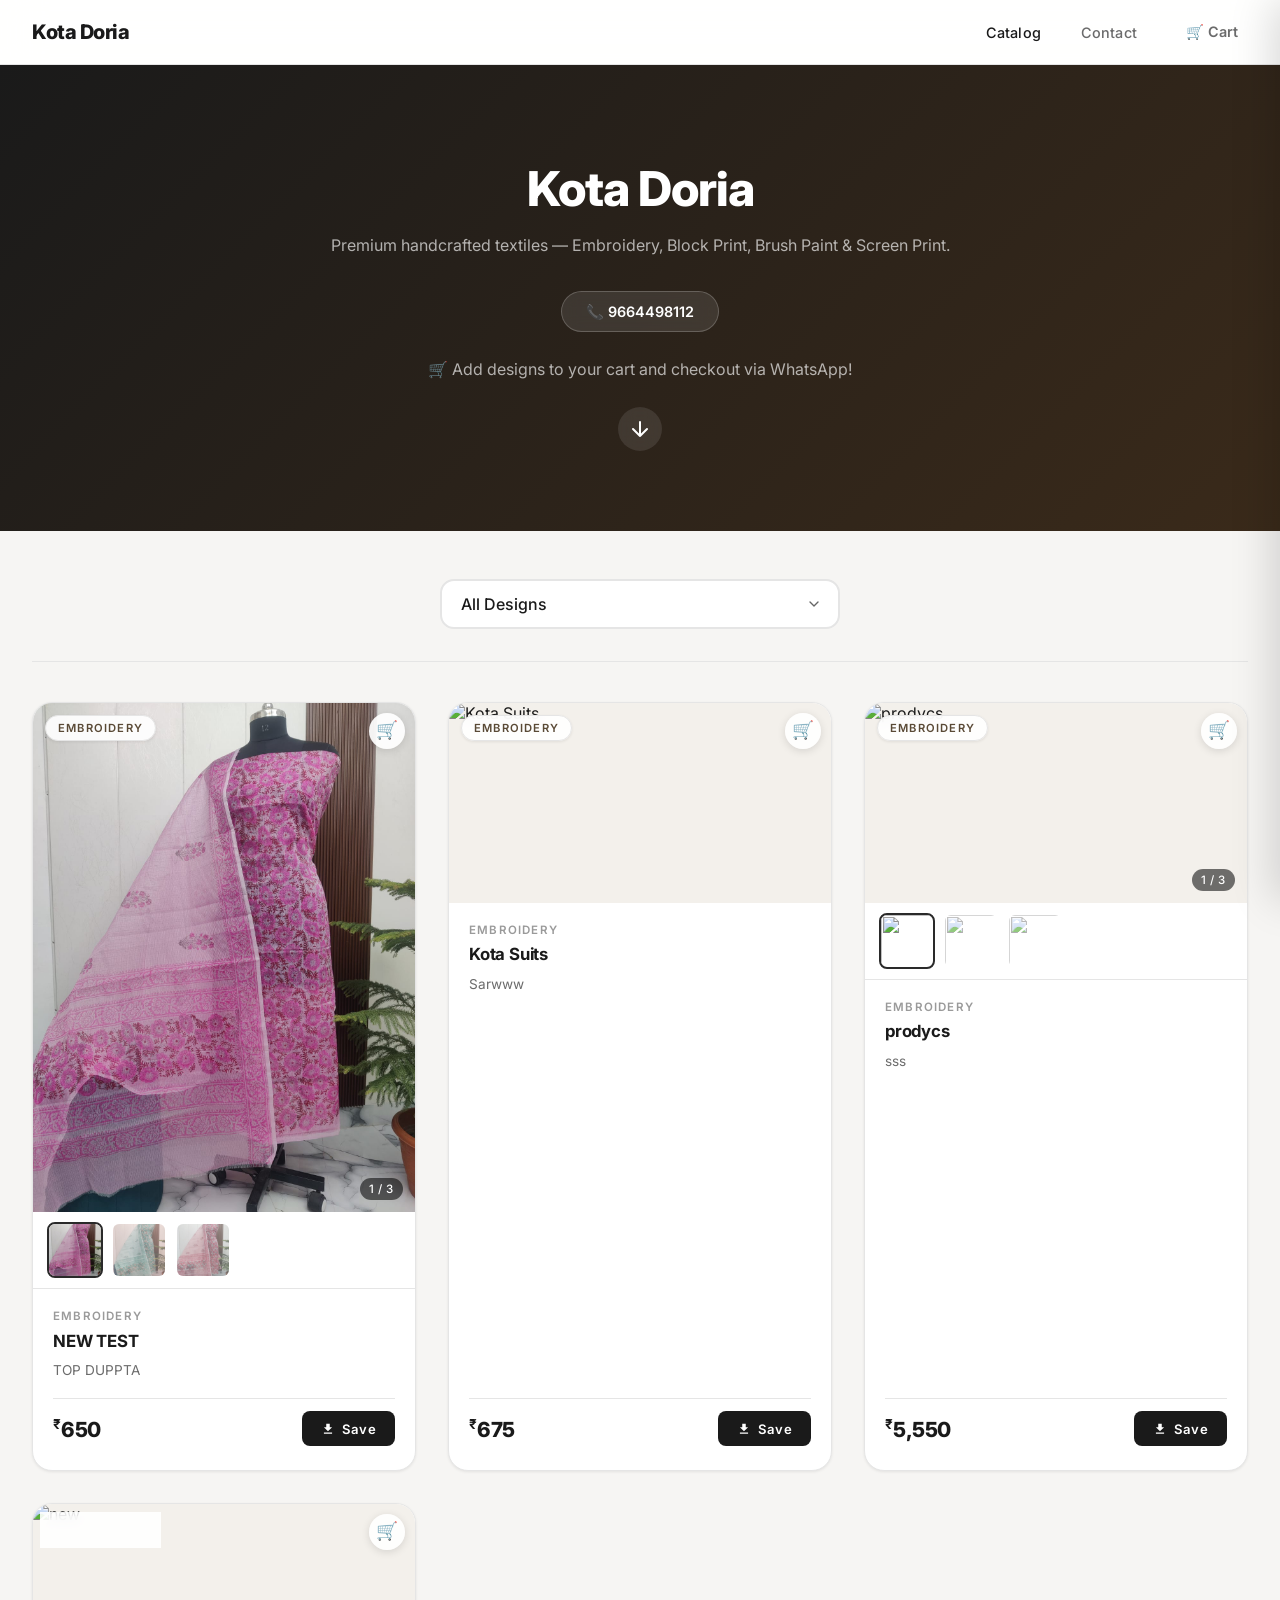
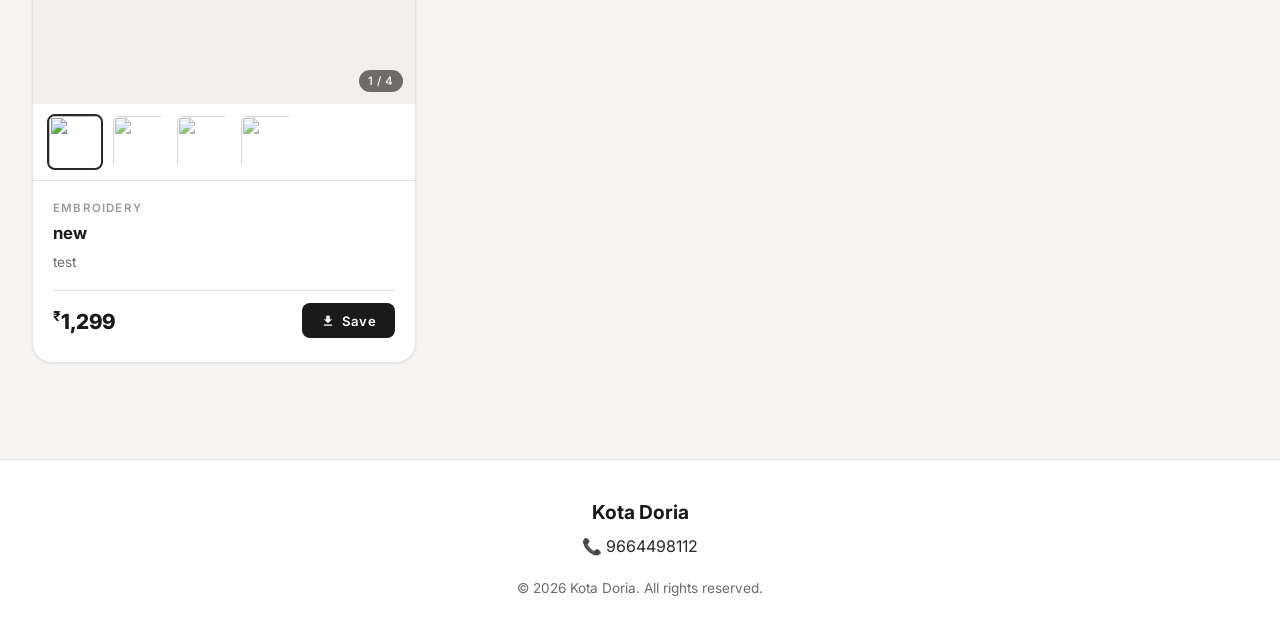
==== commit f76c76fe: "Update index.html" ====
--- a/index.html
+++ b/index.html
@@ -149,55 +149,102 @@
         }
         .btn-clear:hover { border-color: #e11d48; color: #e11d48; background: rgba(225,29,72,0.04); }
 
-        /* ══════ ORDER MODAL ══════ */
+        /* ══════ CHECKOUT MODAL (SHOPIFY STYLE) ══════ */
         .order-overlay {
             display: none; position: fixed; inset: 0;
-            background: rgba(0,0,0,0.55); z-index: 1100;
+            background: rgba(0,0,0,0.6); z-index: 1100;
             align-items: center; justify-content: center;
-            backdrop-filter: blur(6px); padding: 1rem;
-        }
-        .order-overlay.open { display: flex; animation: fadeIn 0.2s ease; }
-        .order-modal {
+            backdrop-filter: blur(8px); padding: 1rem;
+        }
+        .order-overlay.open { display: flex; animation: fadeIn 0.25s ease; }
+        .checkout-modal {
             background: #fff; border-radius: 20px;
-            width: 100%; max-width: 480px;
-            padding: 2rem; box-shadow: 0 20px 60px rgba(0,0,0,0.2);
-            animation: slideUp 0.3s ease;
+            width: 100%; max-width: 900px;
+            max-height: 90vh; overflow-y: auto;
+            display: flex; flex-direction: column;
+            box-shadow: 0 25px 80px rgba(0,0,0,0.3);
+            animation: slideUp 0.3s cubic-bezier(0.22,1,0.36,1);
+            position: relative;
+        }
+        @media (min-width: 768px) {
+            .checkout-modal { flex-direction: row; overflow: hidden; }
         }
         @keyframes slideUp { from{transform:translateY(20px);opacity:0} to{transform:translateY(0);opacity:1} }
-        .order-modal h2 { font-size: 1.4rem; font-weight: 800; margin-bottom: 0.5rem; }
-        .order-modal p.sub { color: var(--text-secondary); font-size: 0.88rem; margin-bottom: 1.5rem; }
+        .checkout-close {
+            position: absolute; top: 1rem; right: 1rem; z-index: 10;
+            background: rgba(0,0,0,0.05); border: none; font-size: 1.2rem;
+            width: 32px; height: 32px; border-radius: 50%;
+            cursor: pointer; display: grid; place-items: center;
+            transition: background 0.2s;
+        }
+        .checkout-close:hover { background: rgba(0,0,0,0.1); }
+        .checkout-left {
+            flex: 1.2; padding: 2.5rem 2rem; background: #fff;
+            border-right: 1px solid var(--border);
+        }
+        .checkout-right {
+            flex: 1; padding: 2.5rem 2rem; background: #fafafa;
+            display: flex; flex-direction: column;
+        }
+        @media (max-width: 767px) {
+            .checkout-left { border-right: none; border-bottom: 1px solid var(--border); padding: 2rem 1.5rem; }
+            .checkout-right { padding: 2rem 1.5rem; }
+        }
+        .checkout-modal h2 { font-size: 1.35rem; font-weight: 800; margin-bottom: 0.5rem; }
+        .checkout-modal p.sub { color: var(--text-secondary); font-size: 0.9rem; margin-bottom: 2rem; }
+        
+        .om-field { margin-bottom: 1.2rem; }
+        .om-field label { display: block; font-size:0.85rem; font-weight:600; color:var(--text-secondary); margin-bottom: 0.4rem; }
+        .om-field input, .om-field textarea {
+            width: 100%; padding: 0.85rem 1rem;
+            border: 2px solid var(--border); border-radius: 12px;
+            font-family: inherit; font-size: 0.95rem;
+            transition: all 0.2s; background: #fff;
+        }
+        .om-field input:focus, .om-field textarea:focus { outline: none; border-color: #1a1a1a; box-shadow: 0 0 0 3px rgba(26,26,26,0.1); }
+        .btn-auto-address {
+            background: none; border: none; font-size: 0.8rem; font-weight: 700;
+            color: #2563eb; cursor: pointer; padding: 0; transition: color 0.2s;
+        }
+        .btn-auto-address:hover { color: #1d4ed8; text-decoration: underline; }
+        .btn-auto-address.loading { color: #999; cursor: wait; text-decoration: none; }
+
         .om-summary {
-            background: #f8f7f5; border-radius: 12px; padding: 1rem;
-            margin-bottom: 1.5rem; max-height: 160px; overflow-y: auto;
-        }
-        .om-summary-item { font-size: 0.82rem; color: var(--text-secondary); padding: 0.2rem 0; display:flex; gap:.4rem; align-items:center; }
-        .om-summary-item::before { content:'•'; color:#d4a96a; font-weight:800; }
-        .om-field { margin-bottom: 1rem; }
-        .om-field label { display: block; font-size:0.8rem; font-weight:600; color:var(--text-secondary); margin-bottom: 0.4rem; }
-        .om-field input {
-            width: 100%; padding: 0.8rem 1rem;
-            border: 2px solid var(--border); border-radius: 10px;
-            font-family: inherit; font-size: 0.95rem;
-            transition: border-color 0.2s;
-        }
-        .om-field input:focus { outline: none; border-color: #1a1a1a; }
-        .om-actions { display: flex; gap: 0.75rem; margin-top: 1.5rem; }
+            flex: 1; overflow-y: auto; padding-right: 0.5rem;
+            margin-bottom: 1.5rem; display: flex; flex-direction: column; gap: 1rem;
+        }
+        .checkout-item {
+            display: flex; align-items: center; gap: 1rem;
+        }
+        .checkout-item-img {
+            width: 64px; height: 64px; border-radius: 10px; object-fit: cover;
+            border: 1px solid var(--border); position: relative;
+        }
+        .checkout-item-badge {
+            position: absolute; top: -8px; right: -8px;
+            background: rgba(114,114,114,0.9); color: #fff;
+            width: 20px; height: 20px; border-radius: 50%;
+            display: flex; align-items: center; justify-content: center;
+            font-size: 0.7rem; font-weight: 700;
+        }
+        .checkout-item-info { flex: 1; min-width: 0; }
+        .checkout-item-title { font-size: 0.9rem; font-weight: 600; white-space: nowrap; overflow: hidden; text-overflow: ellipsis; line-height:1.2; margin-bottom:0.2rem; }
+        .checkout-item-price { font-size: 0.95rem; font-weight: 700; }
+        
+        .checkout-total-row {
+            display: flex; justify-content: space-between; align-items: center;
+            padding-top: 1rem; border-top: 2px solid #eaeaea; margin-bottom: 1.5rem;
+            font-size: 1.2rem; font-weight: 800; color: #1a1a1a;
+        }
         .om-submit {
-            flex: 1; padding: 0.9rem;
+            width: 100%; padding: 1.1rem;
             background: #1a1a1a; color: #fff;
-            border: none; border-radius: 10px;
-            font-family: inherit; font-size: 0.95rem; font-weight: 700;
-            cursor: pointer; transition: background 0.2s;
-        }
-        .om-submit:hover { background: #333; }
-        .om-cancel {
-            padding: 0.9rem 1.25rem;
-            background: none; border: 2px solid var(--border);
-            border-radius: 10px; font-family: inherit;
-            font-size: 0.95rem; font-weight: 600;
-            color: var(--text-secondary); cursor: pointer; transition: all 0.2s;
-        }
-        .om-cancel:hover { border-color: #999; }
+            border: none; border-radius: 12px;
+            font-family: inherit; font-size: 1rem; font-weight: 800;
+            cursor: pointer; transition: all 0.2s;
+            box-shadow: 0 4px 15px rgba(0,0,0,0.1);
+        }
+        .om-submit:hover { background: #333; transform: translateY(-2px); box-shadow: 0 6px 20px rgba(0,0,0,0.15); }
 
         /* ══════ SUCCESS TOAST ══════ */
         .success-toast {
@@ -381,27 +428,37 @@
         </div>
     </div>
 
-    <!-- ══════ ORDER MODAL ══════ -->
+    <!-- ══════ CHECKOUT MODAL ══════ -->
     <div class="order-overlay" id="order-overlay">
-        <div class="order-modal">
-            <h2>📋 Checkout</h2>
-            <p class="sub">Complete your order details below. You'll be redirected to WhatsApp to confirm.</p>
-            <div class="om-summary" id="om-summary"></div>
-            <div class="om-field">
-                <label for="om-name">Your Name *</label>
-                <input id="om-name" type="text" placeholder="e.g. Rahul Sharma">
-            </div>
-            <div class="om-field">
-                <label for="om-phone">WhatsApp / Phone Number *</label>
-                <input id="om-phone" type="tel" placeholder="e.g. 98XXXXXXXX">
-            </div>
-            <div class="om-field">
-                <label for="om-address">Full Delivery Address *</label>
-                <textarea id="om-address" placeholder="e.g. 123 Main St, City, State, PIN" style="width: 100%; padding: 0.8rem 1rem; border: 2px solid var(--border); border-radius: 10px; font-family: inherit; font-size: 0.95rem; transition: border-color 0.2s; resize: vertical; min-height: 80px;"></textarea>
-            </div>
-            <div class="om-actions">
-                <button class="om-cancel" id="om-cancel">Cancel</button>
-                <button class="om-submit" id="om-submit">✅ Place Order on WhatsApp</button>
+        <div class="checkout-modal">
+            <button class="checkout-close" id="om-cancel">✕</button>
+            <div class="checkout-left">
+                <h2>Contact & Shipping</h2>
+                <p class="sub">Where should we send your order?</p>
+                <div class="om-field">
+                    <label for="om-name">Full Name *</label>
+                    <input id="om-name" type="text" placeholder="First and Last Name" autocomplete="name">
+                </div>
+                <div class="om-field">
+                    <label for="om-phone">WhatsApp Number *</label>
+                    <input id="om-phone" type="tel" placeholder="10-digit mobile number" autocomplete="tel">
+                </div>
+                <div class="om-field" style="position:relative;">
+                    <div style="display:flex; justify-content:space-between; align-items:flex-end; margin-bottom:0.4rem;">
+                        <label for="om-address" style="margin-bottom:0;">Full Delivery Address *</label>
+                        <button id="btn-auto-address" type="button" class="btn-auto-address">📍 Auto-detect</button>
+                    </div>
+                    <textarea id="om-address" placeholder="e.g. 123 Main St, City, State, PIN" autocomplete="street-address" rows="3"></textarea>
+                </div>
+            </div>
+            <div class="checkout-right">
+                <h2>Order Summary</h2>
+                <div class="om-summary" id="om-summary"></div>
+                <div class="checkout-total-row">
+                    <span>Total Amount</span>
+                    <span id="om-total-amt">₹0</span>
+                </div>
+                <button class="om-submit" id="om-submit">Complete Order via WhatsApp 💬</button>
             </div>
         </div>
     </div>
